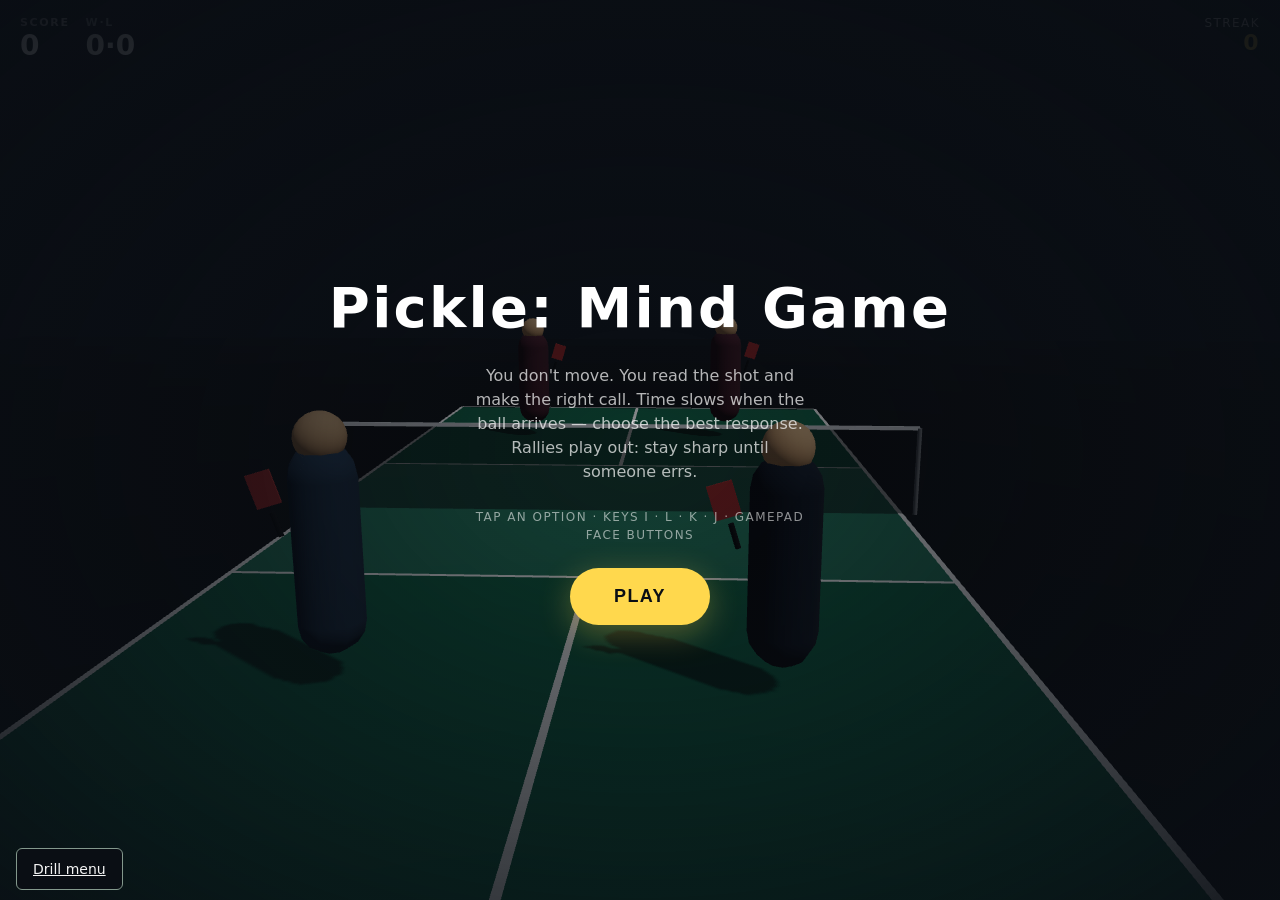
==== rally.html @ c22aeff0 "Release Pickle: Mind Game coaching drill and timed rally" ====
<!doctype html>
<html lang="en">
  <head>
    <meta charset="UTF-8" />
    <link rel="icon" type="image/png" href="./ball.png" />
    <meta name="viewport" content="width=device-width, initial-scale=1.0, viewport-fit=cover" />
    <meta name="apple-mobile-web-app-capable" content="yes" />
    <meta name="mobile-web-app-capable" content="yes" />
    <meta name="theme-color" content="#0a0e14" />
    <title>Timed Rally · Pickle: Mind Game</title>
    <script type="module" crossorigin src="./assets/rally-UnPA8FQm.js"></script>
    <link rel="modulepreload" crossorigin href="./assets/jsx-runtime-Z60Ad7FQ.js">
    <link rel="stylesheet" crossorigin href="./assets/rally-DVQZcZiQ.css">
  </head>
  <body>
    <div id="root"></div>
  </body>
</html>
---- assets/rally-DVQZcZiQ.css ----
:root{--bg:#0a0e14;--court:#2a6f4f;--kitchen:#4a8060;--line:#f4f4f4;--net:#1a1a1a;--accent:#ffd84d;--good:#6ee7a8;--bad:#ff5c7a;--face-n:#34d399;--face-e:#f87171;--face-s:#60a5fa;--face-w:#f472b6;--lightningcss-light: ;--lightningcss-dark:initial;color-scheme:dark;font-family:-apple-system,BlinkMacSystemFont,Inter,system-ui,sans-serif}*{box-sizing:border-box;-webkit-tap-highlight-color:transparent;-webkit-touch-callout:none;-webkit-user-select:none;user-select:none}html,body,#root{background:var(--bg);color:#fff;touch-action:none;overscroll-behavior:none;width:100vw;height:100dvh;margin:0;padding:0;overflow:hidden}#root{position:relative}canvas{touch-action:none;display:block}.hud{pointer-events:none;z-index:10;position:absolute;inset:0}.hud-top{top:env(safe-area-inset-top,0);font-variant-numeric:tabular-nums;justify-content:space-between;align-items:flex-start;padding:16px 20px;display:flex;position:absolute;left:0;right:0}.hud-status{letter-spacing:.12em;text-transform:uppercase;opacity:.8;font-size:13px}.hud-score{align-items:baseline;gap:16px;font-size:28px;font-weight:700;display:flex}.hud-score .label{letter-spacing:.15em;opacity:.6;text-transform:uppercase;font-size:11px}.hud-streak{text-align:right;letter-spacing:.12em;text-transform:uppercase;opacity:.7;font-size:12px}.hud-streak .num{opacity:1;color:var(--accent);font-size:22px;font-weight:700;display:block}.banner{text-align:center;pointer-events:none;position:absolute;top:38%;left:50%;transform:translate(-50%,-50%)}.banner .big{letter-spacing:.04em;text-shadow:0 4px 20px #0009;font-size:clamp(40px,9vw,80px);font-weight:800}.banner .sub{letter-spacing:.2em;text-transform:uppercase;opacity:.85;margin-top:4px;font-size:14px}.banner.good .big{color:var(--good)}.banner.bad .big{color:var(--bad)}.banner.neutral .big{color:#fff}.start-overlay{z-index:30;background:radial-gradient(#0a0e1466,#0a0e14f2);flex-direction:column;justify-content:center;align-items:center;gap:24px;display:flex;position:absolute;inset:0}.start-overlay h1{letter-spacing:.04em;text-align:center;margin:0;font-size:clamp(32px,7vw,56px)}.start-overlay p{text-align:center;opacity:.7;max-width:380px;margin:0;padding:0 24px;line-height:1.5}.start-button{pointer-events:auto;background:var(--accent);color:#0a0e14;letter-spacing:.08em;text-transform:uppercase;cursor:pointer;border:none;border-radius:999px;padding:18px 44px;font-size:18px;font-weight:700;box-shadow:0 8px 32px #ffd84d4d}.start-button:active{transform:scale(.97)}.qte{pointer-events:none;z-index:20;position:absolute;inset:0}.qte-incoming{text-align:center;position:absolute;top:16%;left:50%;transform:translate(-50%)}.qte-incoming .label{letter-spacing:.25em;text-transform:uppercase;opacity:.55;font-size:10px}.qte-incoming .desc{text-shadow:0 2px 12px #000000b3;margin-top:4px;font-size:clamp(18px,4vw,26px);font-weight:600}.qte-diamond{aspect-ratio:1;width:min(340px,78vw);position:absolute;bottom:6%;left:50%;transform:translate(-50%)}@media (aspect-ratio>=1){.qte-diamond{width:min(320px,32vw);bottom:4%;left:auto;right:4%;transform:none}}.qte-option{aspect-ratio:1;-webkit-backdrop-filter:blur(10px);pointer-events:auto;cursor:pointer;background:#141920d9;border:2px solid #ffffff1f;border-radius:18px;flex-direction:column;justify-content:center;align-items:center;width:38%;padding:8px;transition:transform 80ms ease-out,border-color 80ms;display:flex;position:absolute}.qte-option:active,.qte-option.pressed{border-color:#ffffff80;transform:scale(.94)}.qte-option.correct{border-color:var(--good);background:#6ee7a82e}.qte-option.wrong{border-color:var(--bad);background:#ff5c7a2e}.qte-option .glyph{background:#00000059;border-radius:50%;justify-content:center;align-items:center;width:36px;height:36px;margin-bottom:6px;font-size:18px;font-weight:700;display:flex}.qte-option[data-dir=N]{top:0;left:50%;transform:translate(-50%)}.qte-option[data-dir=N] .glyph{color:var(--face-n)}.qte-option[data-dir=E]{top:50%;right:0;transform:translateY(-50%)}.qte-option[data-dir=E] .glyph{color:var(--face-e)}.qte-option[data-dir=S]{bottom:0;left:50%;transform:translate(-50%)}.qte-option[data-dir=S] .glyph{color:var(--face-s)}.qte-option[data-dir=W]{top:50%;left:0;transform:translateY(-50%)}.qte-option[data-dir=W] .glyph{color:var(--face-w)}.qte-option[data-dir=N]:active,.qte-option[data-dir=N].pressed{transform:translate(-50%)scale(.94)}.qte-option[data-dir=E]:active,.qte-option[data-dir=E].pressed{transform:translateY(-50%)scale(.94)}.qte-option[data-dir=S]:active,.qte-option[data-dir=S].pressed{transform:translate(-50%)scale(.94)}.qte-option[data-dir=W]:active,.qte-option[data-dir=W].pressed{transform:translateY(-50%)scale(.94)}.qte-option .label{text-align:center;font-size:13px;font-weight:700;line-height:1.15}.qte-option .detail{letter-spacing:.08em;opacity:.7;text-transform:uppercase;margin-top:2px;font-size:10px}.qte-option .keyhint{letter-spacing:.15em;opacity:.45;text-transform:uppercase;margin-top:4px;font-size:9px}.opp-cue{text-align:center;pointer-events:none;opacity:.78;transition:opacity .2s ease-out;position:absolute;top:18%;left:50%;transform:translate(-50%)}.opp-cue.fresh{opacity:1;animation:.22s ease-out oppCueIn}@keyframes oppCueIn{0%{opacity:0;transform:translate(-50%,8px)scale(.92)}to{opacity:1;transform:translate(-50%)scale(1)}}.opp-cue-label{letter-spacing:.28em;text-transform:uppercase;opacity:.55;color:var(--bad);font-size:10px}.opp-cue-text{text-shadow:0 2px 12px #000000b3;margin-top:2px;font-size:clamp(16px,3.4vw,22px);font-weight:700}.pov-indicator{letter-spacing:.2em;text-transform:uppercase;opacity:.55;align-items:center;gap:8px;font-size:10px;display:flex;position:absolute;bottom:2%;left:50%;transform:translate(-50%)}@media (aspect-ratio>=1){.pov-indicator{text-align:center;flex-direction:column;top:50%;bottom:auto;left:4%;transform:translateY(-50%)}}.pov-dot{background:var(--accent);width:8px;height:8px;box-shadow:0 0 12px var(--accent);border-radius:50%}.qte-timer{aspect-ratio:1;width:22%;position:absolute;top:50%;left:50%;transform:translate(-50%,-50%)}.qte-timer svg{width:100%;height:100%;transform:rotate(-90deg)}.qte-timer .ring-bg{fill:none;stroke:#ffffff1a;stroke-width:6px}.qte-timer .ring-fg{fill:none;stroke:var(--accent);stroke-width:6px;stroke-linecap:round;transition:stroke-dashoffset 16ms linear}.qte-timer.urgent .ring-fg{stroke:var(--bad)}.rally-menu-link{left:max(16px, env(safe-area-inset-left));bottom:max(10px, env(safe-area-inset-bottom));z-index:40;color:var(--line);background:var(--bg);border:1px solid #83988c;border-radius:6px;padding:12px 16px;font-size:14px;position:absolute}.rally-menu-link:focus-visible,.qte-option:focus-visible,.start-button:focus-visible{outline:3px solid var(--accent);outline-offset:2px}.qte-option .label{font-size:clamp(15px,4.1vw,18px)}.qte-option .detail{opacity:1;font-size:14px}.qte-option .keyhint{opacity:.8;font-size:11px}
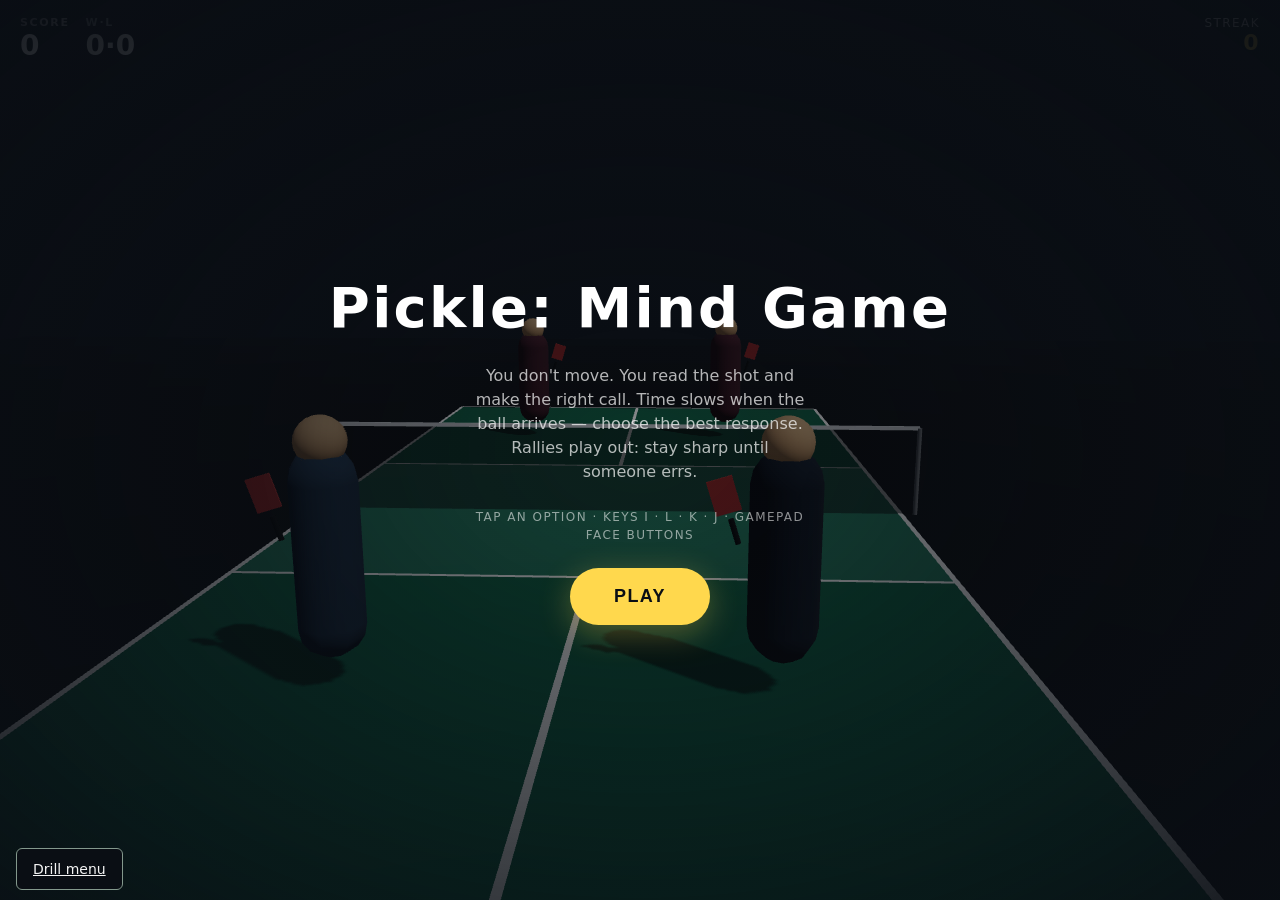
==== commit b9d61e7b: "Keep game scripts on the release origin" ====
--- a/rally.html
+++ b/rally.html
@@ -1,6 +1,8 @@
 <!doctype html>
 <html lang="en">
   <head>
+    <meta http-equiv="Content-Security-Policy" content="script-src &#39;self&#39;; connect-src &#39;self&#39;; object-src &#39;none&#39;; base-uri &#39;self&#39;">
+
     <meta charset="UTF-8" />
     <link rel="icon" type="image/png" href="./ball.png" />
     <meta name="viewport" content="width=device-width, initial-scale=1.0, viewport-fit=cover" />
